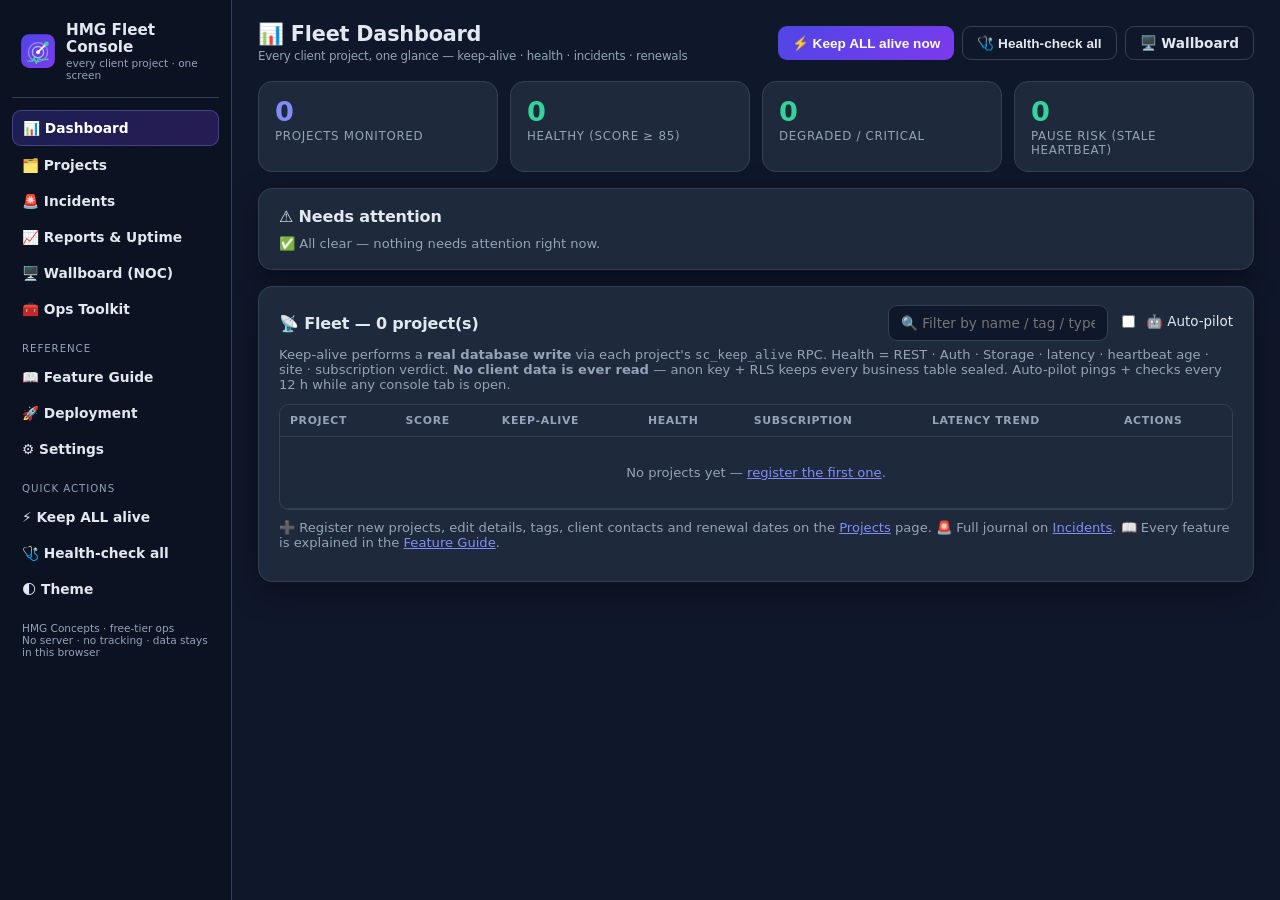
==== index.html @ a91294f5 "Add files via upload" ====
<!DOCTYPE html>
<html lang="en">
<head>
<meta charset="utf-8">
<meta name="viewport" content="width=device-width,initial-scale=1">
<title>Dashboard — HMG Fleet Console</title>
<meta name="robots" content="noindex,nofollow">
<meta name="theme-color" content="#0f172a">
<link rel="icon" href="assets/img/logo.svg" type="image/svg+xml">
<link rel="manifest" href="manifest.json">
<link rel="stylesheet" href="assets/css/fleet.css">
<script src="assets/js/store.js"></script>
<script src="assets/js/shell.js"></script>
<script src="assets/js/fleet.js"></script>
</head>
<body>
<div class="shell">
  <aside class="nav"></aside>
  <main class="page">
    <div class="topbar">
      <h1>📊 Fleet Dashboard<small>Every client project, one glance — keep-alive · health · incidents · renewals</small></h1>
      <div class="actions" style="display:flex;gap:8px;flex-wrap:wrap">
        <button class="btn btn-sm" id="nav-burger">☰ Menu</button>
        <button class="btn btn-primary" onclick="Fleet.pingAll()">⚡ Keep ALL alive now</button>
        <button class="btn" onclick="Fleet.checkAll()">🩺 Health-check all</button>
        <a class="btn" href="board.html">🖥️ Wallboard</a>
      </div>
    </div>

    <div class="grid g4" id="kpis"></div>

    <div class="card" id="alerts-card" style="margin-top:16px">
      <h3>⚠️ Needs attention</h3>
      <div id="alerts"></div>
    </div>

    <div class="card">
      <div style="display:flex;justify-content:space-between;align-items:center;flex-wrap:wrap;gap:8px">
        <h3 style="margin:0">📡 Fleet — <span id="f-count">0</span> project(s)</h3>
        <div style="display:flex;gap:10px;align-items:center;flex-wrap:wrap">
          <input id="f-filter" placeholder="🔍 Filter by name / tag / type…" style="width:220px" oninput="Dash.render()">
          <label class="inline"><input type="checkbox" id="f-auto" onchange="Dash.autoChanged()"> 🤖 Auto-pilot</label>
        </div>
      </div>
      <p class="mut" style="margin:6px 0 12px">Keep-alive performs a <b>real database write</b> via each project's <code>sc_keep_alive</code> RPC. Health = REST · Auth · Storage · latency · heartbeat age · site · subscription verdict. <b>No client data is ever read</b> — anon key + RLS keeps every business table sealed. Auto-pilot pings + checks every <span id="ap-h">12</span> h while any console tab is open.</p>
      <div class="tbl-wrap"><table>
        <thead><tr><th>Project</th><th>Score</th><th>Keep-alive</th><th>Health</th><th>Subscription</th><th>Latency trend</th><th>Actions</th></tr></thead>
        <tbody id="f-rows"></tbody>
      </table></div>
      <p class="mut" style="margin-top:10px">➕ Register new projects, edit details, tags, client contacts and renewal dates on the <a href="projects.html">Projects</a> page. 🚨 Full journal on <a href="incidents.html">Incidents</a>. 📖 Every feature is explained in the <a href="guide.html">Feature Guide</a>.</p>
    </div>
  </main>
</div>

<script>
'use strict';
const Dash = {
  autoChanged(){
    const on = document.getElementById('f-auto').checked;
    Store.saveSettings({ autoPilot: on });
    Shell.startAutoPilot();
    if(on){
      Shell.toast('🤖 Auto-pilot ON — pings + checks every ' + Store.settings().autoHours + ' h while any console tab stays open. Pair with cron-job.org / GitHub Actions for closed-tab coverage.', 'ok');
      Fleet.pingAll(true);
    }else Shell.toast('Auto-pilot off. External cron layers (cron-job.org / GitHub Actions) still run if configured.');
  },
  kpis(){
    const s = Fleet.fleetSummary();
    const k = (n, l, kind) => '<div class="kpi k-' + kind + '"><div class="n">' + n + '</div><div class="l">' + l + '</div></div>';
    document.getElementById('kpis').innerHTML =
      k(s.total, 'Projects monitored', 'brand') +
      k(s.ok, 'Healthy (score ≥ 85)', 'ok') +
      k(s.warn + s.bad, 'Degraded / critical', (s.warn + s.bad) ? 'bad' : 'ok') +
      k(s.pauseRisk, 'Pause risk (stale heartbeat)', s.pauseRisk ? 'bad' : 'ok');
  },
  alerts(){
    const st = Store.settings();
    const rows = [];
    Store.projects().forEach(p => {
      if(p.paused){ rows.push('<div>⏸️ <b>' + Fleet.esc(p.name) + '</b> — monitoring paused. ' + '<button class="btn btn-sm" onclick="Fleet.togglePause(\'' + p.id + '\')">Resume</button></div>'); return; }
      const hb = Fleet.heartbeatDays(p);
      if(hb != null && hb >= st.dangerHeartbeatDays) rows.push('<div>🚨 <b>' + Fleet.esc(p.name) + '</b> — heartbeat ' + hb.toFixed(1) + ' days old (Supabase pauses at 7). <button class="btn btn-sm btn-ok" onclick="Fleet.ping(\'' + p.id + '\')">⚡ Ping now</button></div>');
      else if(hb != null && hb >= st.warnHeartbeatDays) rows.push('<div>⚠️ <b>' + Fleet.esc(p.name) + '</b> — heartbeat ' + hb.toFixed(1) + ' days old. <button class="btn btn-sm btn-ok" onclick="Fleet.ping(\'' + p.id + '\')">⚡ Ping now</button></div>');
      const s = p.status || {};
      if(s.rest && s.rest !== 'ok') rows.push('<div>🔴 <b>' + Fleet.esc(p.name) + '</b> — database API ' + s.rest + '. <button class="btn btn-sm" onclick="Fleet.check(\'' + p.id + '\')">🩺 Re-check</button></div>');
      if(s.auth && s.auth !== 'ok') rows.push('<div>🔴 <b>' + Fleet.esc(p.name) + '</b> — Auth service ' + s.auth + ' (sign-ins failing).</div>');
      if(p.site && s.site === 'down') rows.push('<div>🔴 <b>' + Fleet.esc(p.name) + '</b> — live site unreachable: <span class="mono">' + Fleet.esc(p.site) + '</span></div>');
      const L = String(s.license || '').toLowerCase();
      if(['expired','suspended'].includes(L)) rows.push('<div>🔒 <b>' + Fleet.esc(p.name) + '</b> — subscription ' + L + ' (data stays alive; follow up on renewal).' + (p.client && p.client.phone ? ' <span class="mono">' + Fleet.esc(p.client.phone) + '</span>' : '') + '</div>');
      const rd = Fleet.renewalDays(p);
      if(rd != null && rd < 0) rows.push('<div>📅 <b>' + Fleet.esc(p.name) + '</b> — renewal date passed ' + (-rd) + ' day(s) ago.</div>');
      else if(rd != null && rd <= st.renewalWarnDays) rows.push('<div>📅 <b>' + Fleet.esc(p.name) + '</b> — renewal due in ' + rd + ' day(s)' + (p.feeNote ? ' · ' + Fleet.esc(p.feeNote) : '') + '.</div>');
      if(s.ping === 'no-rpc') rows.push('<div>🔧 <b>' + Fleet.esc(p.name) + '</b> — keep-alive RPC missing. Run the SQL from <a href="tools.html">Ops Toolkit</a> once in that project.</div>');
    });
    const open = Store.incidents().filter(i => !i.resolved && i.sev === 'bad').length;
    if(open) rows.unshift('<div>🚨 <b>' + open + ' unresolved incident(s)</b> in the journal. <a href="incidents.html">Review →</a></div>');
    document.getElementById('alerts').innerHTML = rows.length
      ? rows.map(r => '<div style="padding:7px 0;border-bottom:1px solid var(--line)">' + r + '</div>').join('')
      : '<p class="mut" style="margin:0">✅ All clear — nothing needs attention right now.</p>';
  },
  render(){
    this.kpis(); this.alerts();
    const filter = (document.getElementById('f-filter').value || '').toLowerCase();
    const list = Store.projects().filter(p => !filter ||
      (p.name + ' ' + (p.tags || []).join(' ') + ' ' + Fleet.typeLabel(p.type) + ' ' + (p.env || '')).toLowerCase().includes(filter));
    document.getElementById('f-count').textContent = Store.projects().length;
    const tb = document.getElementById('f-rows');
    if(!list.length){
      tb.innerHTML = '<tr><td colspan="7" class="mut" style="text-align:center;padding:28px">' +
        (Store.projects().length ? 'No project matches that filter.' : 'No projects yet — <a href="projects.html">register the first one</a>.') + '</td></tr>';
      return;
    }
    tb.innerHTML = list.map(p => {
      const score = Fleet.score(p);
      const rd = Fleet.renewalDays(p);
      return '<tr' + (p.paused ? ' style="opacity:.55"' : '') + '>' +
        '<td><b>' + Fleet.esc(p.name) + '</b> ' + (p.paused ? Fleet.pill('⏸ paused', 'mut') : '') +
          '<div class="mono">' + Fleet.esc(p.url) + '</div>' +
          '<div>' + Fleet.pill(Fleet.typeLabel(p.type), 'mut') + ' ' + (p.env !== 'production' ? Fleet.pill(Fleet.esc(p.env), 'brand') : '') +
          (p.tags || []).map(t => '<span class="tag">' + Fleet.esc(t) + '</span>').join('') + '</div>' +
          (rd != null ? '<div class="mut">📅 renewal ' + (rd >= 0 ? 'in ' + rd + 'd' : (-rd) + 'd overdue') + '</div>' : '') + '</td>' +
        '<td>' + (score == null ? Fleet.pill('—', 'mut') : Fleet.pill(score + '/100', Fleet.scoreKind(score))) + '</td>' +
        '<td>' + Fleet.kaCell(p) + '</td>' +
        '<td>' + Fleet.healthCells(p) + (p.lastCheck ? '<div class="mut">checked ' + Fleet.age(p.lastCheck) + '</div>' : '') + '</td>' +
        '<td>' + Fleet.licenseCell(p) + '</td>' +
        '<td>' + Fleet.sparkline(p.id) + '</td>' +
        '<td style="white-space:nowrap">' +
          '<button class="btn btn-sm btn-ok" onclick="Fleet.ping(\'' + p.id + '\')" title="Real DB write via sc_keep_alive">⚡</button> ' +
          '<button class="btn btn-sm" onclick="Fleet.check(\'' + p.id + '\')" title="Health check">🩺</button> ' +
          '<button class="btn btn-sm" onclick="Shell.copy(Fleet.kaUrl(Store.project(\'' + p.id + '\')),\'Keep-alive URL copied — add it to cron-job.org (POST, every 3 days) for hands-off coverage.\')" title="Copy keep-alive URL">📋</button> ' +
          '<a class="btn btn-sm" href="projects.html#' + p.id + '" title="Open project detail">✏️</a>' +
        '</td></tr>';
    }).join('');
  }
};
document.addEventListener('DOMContentLoaded', () => Shell.init({ ready(){
  document.getElementById('f-auto').checked = !!Store.settings().autoPilot;
  document.getElementById('ap-h').textContent = Store.settings().autoHours;
  Dash.render();
  document.addEventListener('fleet:changed', () => Dash.render());
}}));
</script>
</body>
</html>
---- assets/css/fleet.css ----
/* =============================================================================
   HMG FLEET CONSOLE — shared stylesheet (V1.0)
   Standalone multi-page operations platform by HMG Concepts.
   No CDNs, no external fonts — fully self-contained so the console works from
   file://, GitHub Pages, Vercel, or completely offline as an installed PWA.
   ============================================================================= */
:root{
  --bg:#0f172a;--bg2:#0b1222;--card:#1e293b;--line:#334155;--txt:#e2e8f0;--mut:#94a3b8;
  --ok:#34d399;--warn:#fbbf24;--bad:#f87171;--brand:#818cf8;--brand2:#7c3aed;
  --shadow:0 10px 30px rgba(0,0,0,.35);
}
html[data-theme="light"]{
  --bg:#f1f5f9;--bg2:#e2e8f0;--card:#ffffff;--line:#cbd5e1;--txt:#0f172a;--mut:#64748b;
  --ok:#059669;--warn:#b45309;--bad:#dc2626;--brand:#4f46e5;--brand2:#7c3aed;
  --shadow:0 10px 30px rgba(15,23,42,.08);
}
*{box-sizing:border-box}
body{margin:0;font-family:system-ui,-apple-system,'Segoe UI',Roboto,sans-serif;background:var(--bg);color:var(--txt);min-height:100vh}
a{color:var(--brand)}
h1,h2,h3{letter-spacing:-.01em}
code,.mono{font-family:ui-monospace,Menlo,Consolas,monospace;font-size:.78rem;word-break:break-all}
.mut{color:var(--mut);font-size:.82rem}

/* ---------- app shell ---------- */
.shell{display:flex;min-height:100vh}
aside.nav{width:232px;flex:0 0 232px;background:var(--bg2);border-right:1px solid var(--line);padding:18px 12px;position:sticky;top:0;height:100vh;overflow:auto}
.nav .brand{display:flex;align-items:center;gap:10px;padding:4px 8px 16px;border-bottom:1px solid var(--line);margin-bottom:12px}
.nav .brand img{width:36px;height:36px}
.nav .brand b{font-size:.95rem;line-height:1.15;display:block}
.nav .brand small{color:var(--mut);font-size:.66rem;display:block}
.nav a.item{display:flex;align-items:center;gap:9px;padding:9px 10px;border-radius:9px;color:var(--txt);text-decoration:none;font-size:.86rem;font-weight:600;margin-bottom:2px}
.nav a.item:hover{background:rgba(129,140,248,.1)}
.nav a.item.active{background:linear-gradient(135deg,rgba(79,70,229,.25),rgba(124,58,237,.25));color:#fff;border:1px solid rgba(129,140,248,.35)}
html[data-theme="light"] .nav a.item.active{color:var(--brand)}
.nav .sect{font-size:.64rem;text-transform:uppercase;letter-spacing:.09em;color:var(--mut);padding:14px 10px 6px}
main.page{flex:1;min-width:0;padding:22px 26px 70px;max-width:1280px}
.topbar{display:flex;justify-content:space-between;align-items:center;gap:12px;flex-wrap:wrap;margin-bottom:18px}
.topbar h1{margin:0;font-size:1.3rem}
.topbar h1 small{display:block;font-size:.74rem;color:var(--mut);font-weight:400;margin-top:3px}
#nav-burger{display:none}
@media(max-width:860px){
  .shell{flex-direction:column}
  aside.nav{width:100%;flex:none;height:auto;position:relative;display:none}
  aside.nav.open{display:block}
  #nav-burger{display:inline-flex}
}

/* ---------- cards / grid ---------- */
.card{background:var(--card);border:1px solid var(--line);border-radius:14px;padding:18px 20px;margin-bottom:16px;box-shadow:var(--shadow)}
.card h3{margin:0 0 10px;font-size:1rem}
.grid{display:grid;gap:12px}
.g2{grid-template-columns:1fr 1fr}.g3{grid-template-columns:1fr 1fr 1fr}.g4{grid-template-columns:repeat(4,1fr)}
@media(max-width:980px){.g4{grid-template-columns:1fr 1fr}}
@media(max-width:680px){.g2,.g3,.g4{grid-template-columns:1fr}}
.kpi{background:var(--card);border:1px solid var(--line);border-radius:14px;padding:14px 16px}
.kpi .n{font-size:1.7rem;font-weight:800}
.kpi .l{color:var(--mut);font-size:.74rem;text-transform:uppercase;letter-spacing:.06em;margin-top:2px}
.kpi.k-ok .n{color:var(--ok)}.kpi.k-warn .n{color:var(--warn)}.kpi.k-bad .n{color:var(--bad)}.kpi.k-brand .n{color:var(--brand)}

/* ---------- controls ---------- */
.btn{display:inline-flex;align-items:center;gap:6px;border:1px solid var(--line);background:var(--bg);color:var(--txt);border-radius:9px;padding:8px 14px;font-size:.85rem;font-weight:700;cursor:pointer;transition:.15s;text-decoration:none}
.btn:hover{border-color:var(--brand)}
.btn-primary{background:linear-gradient(135deg,#4f46e5,#7c3aed);border:0;color:#fff}
.btn-ok{border-color:var(--ok);color:var(--ok)}.btn-warn{border-color:var(--warn);color:var(--warn)}.btn-bad{border-color:var(--bad);color:var(--bad)}
.btn-sm{padding:5px 10px;font-size:.76rem;border-radius:7px}
.btn[disabled]{opacity:.5;cursor:not-allowed}
input,select,textarea{background:var(--bg);border:1px solid var(--line);color:var(--txt);border-radius:9px;padding:9px 12px;font-size:.85rem;width:100%;font-family:inherit}
textarea{min-height:90px;resize:vertical}
label{font-size:.7rem;text-transform:uppercase;letter-spacing:.06em;color:var(--mut);display:block;margin-bottom:4px;font-weight:700}
label.inline{display:flex;align-items:center;gap:8px;text-transform:none;font-size:.84rem;color:var(--txt);letter-spacing:0;font-weight:500}
label.inline input{width:auto}

/* ---------- tables ---------- */
.tbl-wrap{max-height:65vh;overflow:auto;border:1px solid var(--line);border-radius:10px}
table{width:100%;border-collapse:collapse;font-size:.84rem}
th{text-align:left;padding:9px 10px;color:var(--mut);font-size:.68rem;text-transform:uppercase;letter-spacing:.06em;border-bottom:1px solid var(--line);position:sticky;top:0;background:var(--card);z-index:2}
td{padding:10px;border-bottom:1px solid var(--line);vertical-align:top}
tr:hover td{background:rgba(129,140,248,.05)}

/* ---------- pills / badges ---------- */
.pill{display:inline-block;border-radius:999px;padding:2px 10px;font-size:.71rem;font-weight:800;white-space:nowrap}
.p-ok{background:rgba(52,211,153,.14);color:var(--ok)}
.p-warn{background:rgba(251,191,36,.16);color:var(--warn)}
.p-bad{background:rgba(248,113,113,.16);color:var(--bad)}
.p-mut{background:rgba(148,163,184,.16);color:var(--mut)}
.p-brand{background:rgba(129,140,248,.16);color:var(--brand)}
.dot{display:inline-block;width:10px;height:10px;border-radius:50%;margin-right:6px;vertical-align:middle}
.d-ok{background:var(--ok)}.d-warn{background:var(--warn)}.d-bad{background:var(--bad)}.d-mut{background:var(--mut)}
.tag{display:inline-block;background:rgba(129,140,248,.12);color:var(--brand);border-radius:6px;padding:1px 7px;font-size:.68rem;font-weight:700;margin:1px 3px 1px 0}

/* ---------- toast ---------- */
#toast{position:fixed;right:18px;top:18px;z-index:999;display:flex;flex-direction:column;gap:8px}
.tst{background:var(--card);border:1px solid var(--line);border-left:4px solid var(--brand);border-radius:10px;padding:10px 14px;font-size:.84rem;max-width:380px;animation:tin .2s;box-shadow:var(--shadow)}
.tst.ok{border-left-color:var(--ok)}.tst.bad{border-left-color:var(--bad)}.tst.warn{border-left-color:var(--warn)}
@keyframes tin{from{transform:translateX(30px);opacity:0}}

/* ---------- misc ---------- */
details summary{cursor:pointer;color:var(--brand);font-size:.84rem;font-weight:700;padding:4px 0}
pre.snippet{background:var(--bg);border:1px solid var(--line);border-radius:10px;padding:12px;overflow:auto;font-size:.76rem;line-height:1.5;font-family:ui-monospace,Menlo,Consolas,monospace}
.spark{vertical-align:middle}
.copyable{cursor:pointer;border-bottom:1px dashed var(--mut)}
.doc h2{margin-top:34px;border-bottom:1px solid var(--line);padding-bottom:8px}
.doc h3{margin-top:24px}
.doc p,.doc li{line-height:1.65;font-size:.92rem}
.doc .why{background:rgba(129,140,248,.08);border-left:3px solid var(--brand);border-radius:0 10px 10px 0;padding:10px 14px;margin:10px 0;font-size:.86rem}
.step{display:flex;gap:14px;margin:14px 0}
.step .num{flex:0 0 34px;height:34px;border-radius:50%;background:linear-gradient(135deg,#4f46e5,#7c3aed);color:#fff;display:flex;align-items:center;justify-content:center;font-weight:800}
.step .body{flex:1;min-width:0}
.step .body b{display:block;margin-bottom:4px}

/* ---------- lock overlay ---------- */
#lockveil{position:fixed;inset:0;background:var(--bg);z-index:9999;display:flex;align-items:center;justify-content:center;flex-direction:column;gap:14px}
#lockveil .card{max-width:360px;width:92%;text-align:center}

/* ---------- board (wallboard) ---------- */
body.board{padding:20px}
.board-grid{display:grid;grid-template-columns:repeat(auto-fill,minmax(280px,1fr));gap:14px}
.board-tile{border-radius:16px;padding:18px;border:2px solid var(--line);background:var(--card)}
.board-tile.s-ok{border-color:var(--ok)}.board-tile.s-warn{border-color:var(--warn)}.board-tile.s-bad{border-color:var(--bad);animation:pulse 1.6s infinite}
@keyframes pulse{0%,100%{box-shadow:0 0 0 0 rgba(248,113,113,.35)}50%{box-shadow:0 0 0 12px rgba(248,113,113,0)}}
.board-tile h2{margin:0 0 6px;font-size:1.05rem}

/* ---------- print (fleet report) ---------- */
@media print{
  aside.nav,.topbar .actions,#toast,.no-print,#nav-burger{display:none!important}
  body{background:#fff;color:#111}
  .card,.kpi{box-shadow:none;border-color:#bbb;background:#fff;color:#111}
  main.page{max-width:none;padding:0}
  .tbl-wrap{max-height:none;overflow:visible}
  th{position:static;background:#fff;color:#333}
}
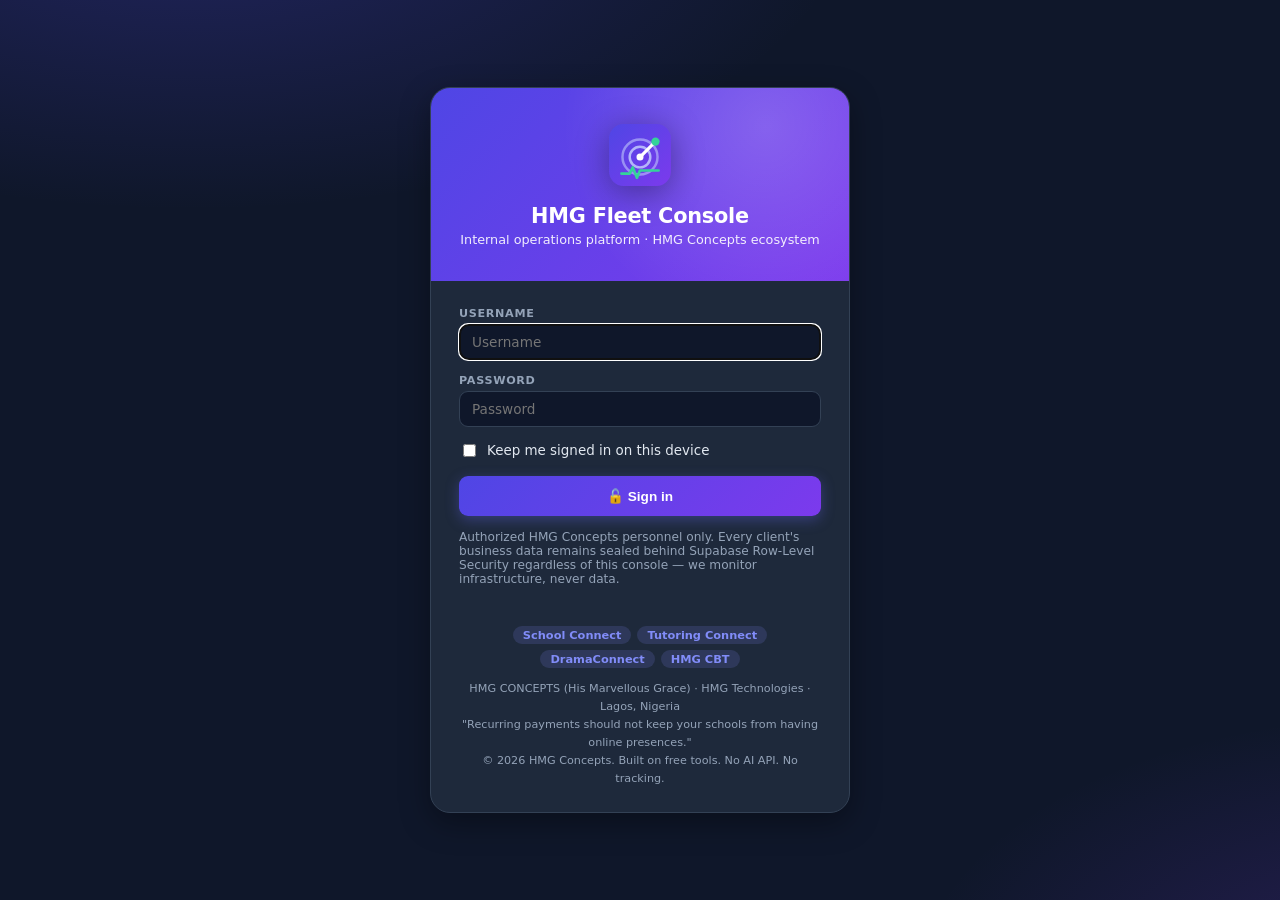
==== commit b3573754: "Add files via upload" ====
--- a/index.html
+++ b/index.html
@@ -9,9 +9,14 @@
 <link rel="icon" href="assets/img/logo.svg" type="image/svg+xml">
 <link rel="manifest" href="manifest.json">
 <link rel="stylesheet" href="assets/css/fleet.css">
+<script src="assets/js/auth-config.js"></script>
+<script src="assets/js/auth.js"></script>
+<script src="assets/js/brand.js"></script>
 <script src="assets/js/store.js"></script>
 <script src="assets/js/shell.js"></script>
 <script src="assets/js/fleet.js"></script>
+<script src="assets/js/bot.js"></script>
+<script src="assets/js/pwa-install.js"></script>
 </head>
 <body>
 <div class="shell">
@@ -128,7 +133,8 @@
           '<button class="btn btn-sm btn-ok" onclick="Fleet.ping(\'' + p.id + '\')" title="Real DB write via sc_keep_alive">⚡</button> ' +
           '<button class="btn btn-sm" onclick="Fleet.check(\'' + p.id + '\')" title="Health check">🩺</button> ' +
           '<button class="btn btn-sm" onclick="Shell.copy(Fleet.kaUrl(Store.project(\'' + p.id + '\')),\'Keep-alive URL copied — add it to cron-job.org (POST, every 3 days) for hands-off coverage.\')" title="Copy keep-alive URL">📋</button> ' +
-          '<a class="btn btn-sm" href="projects.html#' + p.id + '" title="Open project detail">✏️</a>' +
+          '<a class="btn btn-sm" href="projects.html#' + p.id + '" title="Open project detail">✏️</a> ' +
+          '<button class="btn btn-sm" onclick="Fleet.waEscalate(Store.project(\'' + p.id + '\'))" title="Send a prefilled situation report via WhatsApp (free click-to-chat)">💬</button>' +
         '</td></tr>';
     }).join('');
   }
@@ -138,6 +144,11 @@
   document.getElementById('ap-h').textContent = Store.settings().autoHours;
   Dash.render();
   document.addEventListener('fleet:changed', () => Dash.render());
+  // PWA app-shortcut: "Keep ALL alive now" opens index.html?action=pingall
+  if(new URLSearchParams(location.search).get('action') === 'pingall'){
+    history.replaceState(null, '', 'index.html');
+    Fleet.pingAll();
+  }
 }}));
 </script>
 </body>
--- a/assets/css/fleet.css
+++ b/assets/css/fleet.css
@@ -129,3 +129,74 @@
   .tbl-wrap{max-height:none;overflow:visible}
   th{position:static;background:#fff;color:#333}
 }
+
+/* =============================================================================
+   V1.1 — visual upgrade: ambient gradients, lifted cards, brand footer,
+   Fleet Bot widget, forced-install banner, page hero, scrollbars.
+   ============================================================================= */
+body{background-image:radial-gradient(1100px 460px at 12% -8%, rgba(79,70,229,.16), transparent 60%),radial-gradient(900px 480px at 108% 108%, rgba(124,58,237,.12), transparent 55%);background-attachment:fixed}
+html[data-theme="light"] body{background-image:radial-gradient(1100px 460px at 12% -8%, rgba(79,70,229,.08), transparent 60%),radial-gradient(900px 480px at 108% 108%, rgba(124,58,237,.06), transparent 55%)}
+::-webkit-scrollbar{width:10px;height:10px}
+::-webkit-scrollbar-thumb{background:var(--line);border-radius:8px}
+::-webkit-scrollbar-thumb:hover{background:var(--brand)}
+.card{transition:border-color .2s, transform .2s}
+.card:hover{border-color:rgba(129,140,248,.45)}
+.kpi{transition:transform .2s, border-color .2s;position:relative;overflow:hidden}
+.kpi:hover{transform:translateY(-2px);border-color:rgba(129,140,248,.5)}
+.kpi::after{content:'';position:absolute;inset:0;background:linear-gradient(135deg,rgba(129,140,248,.06),transparent 60%);pointer-events:none}
+.topbar h1{background:linear-gradient(90deg,var(--txt),var(--brand));-webkit-background-clip:text;background-clip:text}
+.nav .brand img{filter:drop-shadow(0 4px 10px rgba(79,70,229,.45))}
+.btn-primary{box-shadow:0 4px 14px rgba(99,102,241,.35)}
+.btn-primary:hover{box-shadow:0 6px 20px rgba(99,102,241,.5);transform:translateY(-1px)}
+
+/* ---------- brand footer (injected by shell.js on every page) ---------- */
+.site-foot{margin-top:34px;border-top:1px solid var(--line);padding:22px 0 10px;font-size:.78rem;color:var(--mut)}
+.site-foot .foot-grid{display:grid;grid-template-columns:1.4fr 1fr 1fr;gap:18px}
+@media(max-width:800px){.site-foot .foot-grid{grid-template-columns:1fr}}
+.site-foot a{color:var(--brand);text-decoration:none}
+.site-foot a:hover{text-decoration:underline}
+.site-foot b{color:var(--txt)}
+.site-foot .foot-line{margin-top:16px;padding-top:12px;border-top:1px dashed var(--line);text-align:center;font-size:.72rem}
+
+/* ---------- Fleet Bot ---------- */
+#fleetbot-btn{position:fixed;bottom:20px;right:20px;z-index:9998;background:linear-gradient(135deg,#4f46e5,#7c3aed);color:#fff;border:0;border-radius:999px;padding:13px 20px;font-size:.9rem;font-weight:800;cursor:pointer;box-shadow:0 6px 22px rgba(99,102,241,.5);display:flex;align-items:center;gap:8px;transition:.2s}
+#fleetbot-btn:hover{transform:translateY(-2px);box-shadow:0 10px 28px rgba(99,102,241,.6)}
+#fleetbot-win{position:fixed;bottom:84px;right:20px;z-index:9999;width:390px;max-width:calc(100vw - 32px);height:540px;max-height:calc(100vh - 120px);background:var(--card);border:1px solid var(--line);border-radius:18px;box-shadow:0 20px 60px rgba(0,0,0,.5);display:none;flex-direction:column;overflow:hidden;animation:botin .25s ease}
+@keyframes botin{from{transform:translateY(18px);opacity:0}}
+#fleetbot-head{background:linear-gradient(135deg,#4f46e5,#7c3aed);color:#fff;padding:14px 16px;display:flex;justify-content:space-between;align-items:center}
+#fleetbot-head b{font-size:.95rem}
+#fleetbot-head small{display:block;font-size:.68rem;opacity:.85;font-weight:400}
+#fleetbot-close{background:rgba(255,255,255,.15);border:0;color:#fff;border-radius:8px;width:30px;height:30px;cursor:pointer;font-size:1rem}
+#fleetbot-msgs{flex:1;overflow:auto;padding:14px;display:flex;flex-direction:column;gap:10px}
+.fb-msg{max-width:88%;padding:10px 13px;border-radius:14px;font-size:.83rem;line-height:1.55;white-space:pre-wrap;word-break:break-word}
+.fb-bot{background:var(--bg);border:1px solid var(--line);align-self:flex-start;border-bottom-left-radius:4px}
+.fb-user{background:linear-gradient(135deg,#4f46e5,#7c3aed);color:#fff;align-self:flex-end;border-bottom-right-radius:4px}
+.fb-msg b{color:var(--brand)}.fb-user b{color:#fff}
+#fleetbot-chips{padding:8px 12px;display:flex;gap:6px;flex-wrap:wrap;border-top:1px solid var(--line)}
+.fb-chip{background:rgba(129,140,248,.12);color:var(--brand);border:1px solid rgba(129,140,248,.3);border-radius:999px;padding:4px 11px;font-size:.72rem;font-weight:700;cursor:pointer}
+.fb-chip:hover{background:rgba(129,140,248,.22)}
+#fleetbot-inrow{display:flex;gap:8px;padding:10px 12px;border-top:1px solid var(--line)}
+#fleetbot-input{flex:1}
+@media(max-width:520px){#fleetbot-win{right:8px;bottom:76px}}
+
+/* ---------- forced install banner ---------- */
+#pwa-banner{position:fixed;left:50%;transform:translateX(-50%) translateY(140%);bottom:16px;z-index:9997;width:min(560px,calc(100vw - 24px));background:linear-gradient(135deg,#1e293b,#312e81);border:1px solid rgba(129,140,248,.5);border-radius:16px;padding:14px 18px;display:flex;gap:14px;align-items:center;box-shadow:0 16px 50px rgba(0,0,0,.55);transition:transform .35s ease;color:#e2e8f0}
+#pwa-banner.show{transform:translateX(-50%) translateY(0)}
+#pwa-banner img{width:44px;height:44px;flex:0 0 44px}
+#pwa-banner .t{flex:1;min-width:0}
+#pwa-banner .t b{display:block;font-size:.92rem}
+#pwa-banner .t span{font-size:.76rem;color:#c7d2fe}
+html[data-theme="light"] #pwa-banner{color:#e2e8f0}
+
+/* ---------- doc TOC ---------- */
+.toc{background:var(--bg);border:1px solid var(--line);border-radius:12px;padding:14px 18px;margin-bottom:18px;column-count:2;column-gap:26px}
+@media(max-width:700px){.toc{column-count:1}}
+.toc a{display:block;padding:3px 0;font-size:.84rem;text-decoration:none}
+.toc a:hover{text-decoration:underline}
+.doc h2{scroll-margin-top:20px}
+.doc h3{scroll-margin-top:20px}
+kbd{background:var(--bg);border:1px solid var(--line);border-bottom-width:2px;border-radius:6px;padding:1px 7px;font-size:.78rem;font-family:ui-monospace,Menlo,Consolas,monospace}
+.callout{border:1px solid var(--line);border-radius:12px;padding:12px 16px;margin:12px 0;font-size:.87rem;line-height:1.6}
+.callout.ok{border-color:rgba(52,211,153,.4);background:rgba(52,211,153,.07)}
+.callout.warn{border-color:rgba(251,191,36,.4);background:rgba(251,191,36,.07)}
+.callout.info{border-color:rgba(129,140,248,.4);background:rgba(129,140,248,.07)}
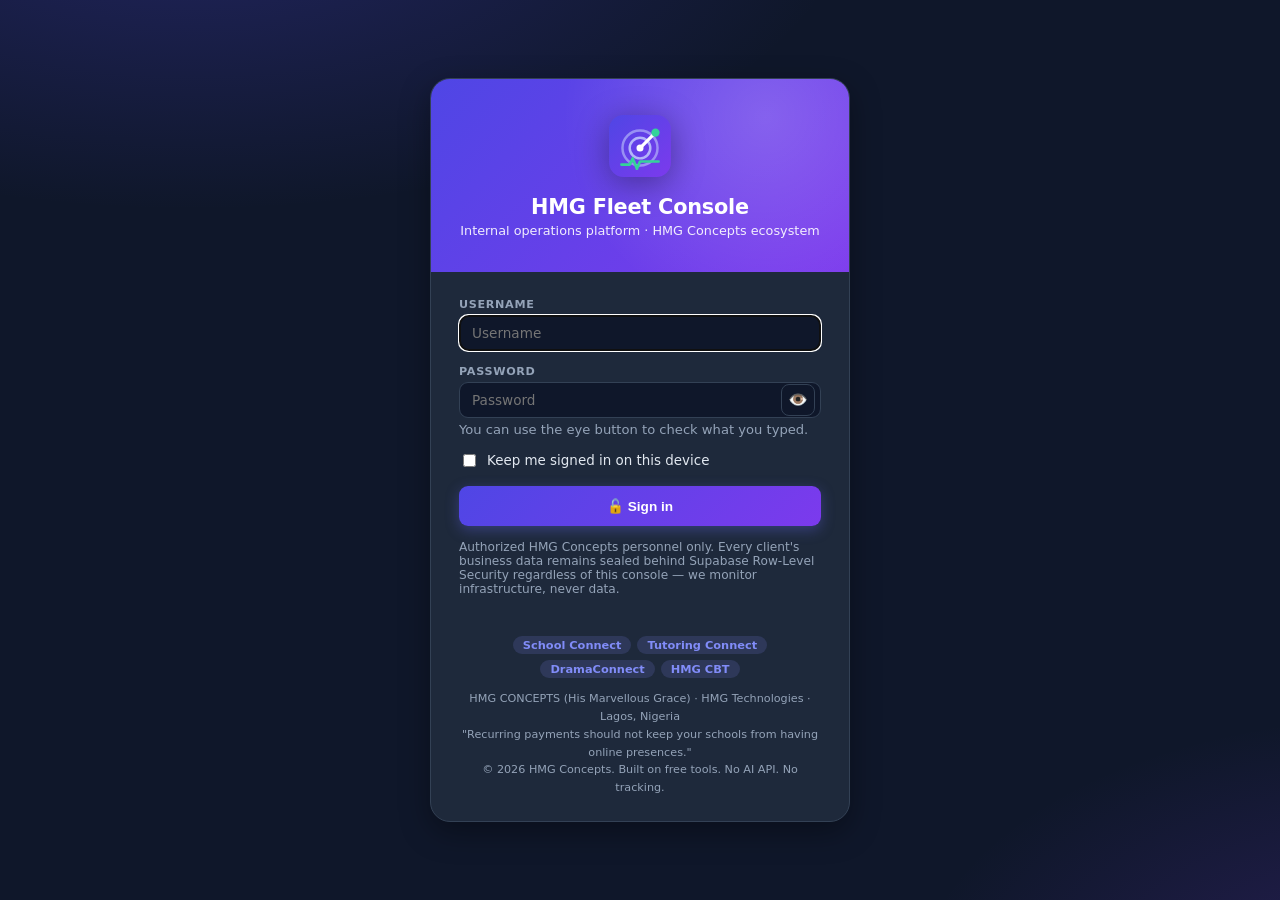
==== commit 99e32e16: "Add files via upload" ====
--- a/index.html
+++ b/index.html
@@ -17,42 +17,59 @@
 <script src="assets/js/fleet.js"></script>
 <script src="assets/js/bot.js"></script>
 <script src="assets/js/pwa-install.js"></script>
+<script src="assets/js/sync.js"></script>
+<script src="assets/js/gdrive-config.js"></script>
+<script src="assets/js/gdrive.js"></script>
 </head>
 <body>
 <div class="shell">
   <aside class="nav"></aside>
   <main class="page">
     <div class="topbar">
-      <h1>📊 Fleet Dashboard<small>Every client project, one glance — keep-alive · health · incidents · renewals</small></h1>
+      <h1>📊 Fleet Dashboard<small>Every client project, one glance — keep-alive · health · billing · incidents · renewals</small></h1>
       <div class="actions" style="display:flex;gap:8px;flex-wrap:wrap">
         <button class="btn btn-sm" id="nav-burger">☰ Menu</button>
         <button class="btn btn-primary" onclick="Fleet.pingAll()">⚡ Keep ALL alive now</button>
         <button class="btn" onclick="Fleet.checkAll()">🩺 Health-check all</button>
+        <button class="btn" onclick="Fleet.checkDeployAll()">🚀 Detect deploys</button>
         <a class="btn" href="board.html">🖥️ Wallboard</a>
+        <a class="btn" href="compare.html">⚖️ Compare</a>
       </div>
     </div>
 
     <div class="grid g4" id="kpis"></div>
+    <div class="grid g4" id="kpis2" style="margin-top:12px"></div>
 
     <div class="card" id="alerts-card" style="margin-top:16px">
       <h3>⚠️ Needs attention</h3>
       <div id="alerts"></div>
     </div>
 
+    <div class="card" id="subs-card">
+      <h3>💳 Subscription watch — only subscription clients (one-time clients never expire)</h3>
+      <p class="mut" style="margin:0 0 10px">Live server-computed verdicts via <code>sc_license_status</code> RPC (client cannot fake or bypass) plus your renewal dates. One-time / lifetime clients are excluded — they own forever. Expired subscription clients stay pause-proof: keep-alive layers keep running while they decide, renewal is one signed activation key away.</p>
+      <div class="tbl-wrap"><table>
+        <thead><tr><th>Client</th><th>Verdict (server)</th><th>Renewal date</th><th>Contact</th><th>Actions</th></tr></thead>
+        <tbody id="subs-rows"></tbody>
+      </table></div>
+    </div>
+
     <div class="card">
       <div style="display:flex;justify-content:space-between;align-items:center;flex-wrap:wrap;gap:8px">
         <h3 style="margin:0">📡 Fleet — <span id="f-count">0</span> project(s)</h3>
-        <div style="display:flex;gap:10px;align-items:center;flex-wrap:wrap">
-          <input id="f-filter" placeholder="🔍 Filter by name / tag / type…" style="width:220px" oninput="Dash.render()">
+        <div style="display:flex;gap:8px;align-items:center;flex-wrap:wrap">
+          <select id="f-group" onchange="Dash.render()" style="width:auto"><option value="">All groups</option></select>
+          <select id="f-billing" onchange="Dash.render()" style="width:auto"><option value="">All billing</option><option value="onetime">💎 One-time</option><option value="subscription">🔁 Subscription</option></select>
+          <input id="f-filter" placeholder="🔍 Filter by name / tag / group / type…" style="width:220px" oninput="Dash.render()">
           <label class="inline"><input type="checkbox" id="f-auto" onchange="Dash.autoChanged()"> 🤖 Auto-pilot</label>
         </div>
       </div>
-      <p class="mut" style="margin:6px 0 12px">Keep-alive performs a <b>real database write</b> via each project's <code>sc_keep_alive</code> RPC. Health = REST · Auth · Storage · latency · heartbeat age · site · subscription verdict. <b>No client data is ever read</b> — anon key + RLS keeps every business table sealed. Auto-pilot pings + checks every <span id="ap-h">12</span> h while any console tab is open.</p>
+      <p class="mut" style="margin:6px 0 12px">Keep-alive = <b>real database write</b> via <code>sc_keep_alive</code> RPC. Health = REST · Auth · Storage · latency · heartbeat · site · subscription verdict. <b>No client data ever read</b> — anon key + RLS seals every business table. Billing = 💎 one-time (no renewal needed) vs 🔁 subscription (renewal tracked). Auto-pilot pings + checks every <span id="ap-h">12</span>h while any tab is open.</p>
       <div class="tbl-wrap"><table>
-        <thead><tr><th>Project</th><th>Score</th><th>Keep-alive</th><th>Health</th><th>Subscription</th><th>Latency trend</th><th>Actions</th></tr></thead>
+        <thead><tr><th>Project</th><th>Score / SLO</th><th>Keep-alive / Key</th><th>Health</th><th>Billing / License</th><th>Latency trend</th><th>Actions</th></tr></thead>
         <tbody id="f-rows"></tbody>
       </table></div>
-      <p class="mut" style="margin-top:10px">➕ Register new projects, edit details, tags, client contacts and renewal dates on the <a href="projects.html">Projects</a> page. 🚨 Full journal on <a href="incidents.html">Incidents</a>. 📖 Every feature is explained in the <a href="guide.html">Feature Guide</a>.</p>
+      <p class="mut" style="margin-top:10px">➕ Register new projects on <a href="projects.html">Projects</a> (choose one-time vs subscription — renewal date only shows for subscription). 🚨 Journal on <a href="incidents.html">Incidents</a>. 📖 Every feature in <a href="guide.html">Feature Guide</a>.</p>
     </div>
   </main>
 </div>
@@ -65,49 +82,99 @@
     Store.saveSettings({ autoPilot: on });
     Shell.startAutoPilot();
     if(on){
-      Shell.toast('🤖 Auto-pilot ON — pings + checks every ' + Store.settings().autoHours + ' h while any console tab stays open. Pair with cron-job.org / GitHub Actions for closed-tab coverage.', 'ok');
+      Shell.toast('🤖 Auto-pilot ON — every ' + Store.settings().autoHours + 'h while any tab open. Pair with cron-job.org / GitHub Actions for closed-tab coverage.', 'ok');
       Fleet.pingAll(true);
-    }else Shell.toast('Auto-pilot off. External cron layers (cron-job.org / GitHub Actions) still run if configured.');
+    }else Shell.toast('Auto-pilot off. External crons still run if configured.');
+  },
+  fillGroups(){
+    const groups = [...new Set(Store.projects().map(p => p.group).filter(Boolean))].sort();
+    document.getElementById('f-group').innerHTML = '<option value="">All groups</option>' + groups.map(g => '<option value="' + Fleet.esc(g) + '">' + Fleet.esc(g) + '</option>').join('');
   },
   kpis(){
     const s = Fleet.fleetSummary();
     const k = (n, l, kind) => '<div class="kpi k-' + kind + '"><div class="n">' + n + '</div><div class="l">' + l + '</div></div>';
     document.getElementById('kpis').innerHTML =
       k(s.total, 'Projects monitored', 'brand') +
-      k(s.ok, 'Healthy (score ≥ 85)', 'ok') +
+      k(s.ok, 'Healthy (≥85)', 'ok') +
       k(s.warn + s.bad, 'Degraded / critical', (s.warn + s.bad) ? 'bad' : 'ok') +
-      k(s.pauseRisk, 'Pause risk (stale heartbeat)', s.pauseRisk ? 'bad' : 'ok');
+      k(s.pauseRisk, 'Pause risk', s.pauseRisk ? 'bad' : 'ok');
+    document.getElementById('kpis2').innerHTML =
+      k(s.onetime, '💎 One-time / lifetime', 'ok') +
+      k(s.subscription, '🔁 Subscription', 'brand') +
+      k(s.keyRisk, '🔑 Key expiry ≤30d', s.keyRisk ? 'bad' : 'ok') +
+      k(s.revenue ? '₦' + Number(s.revenue).toLocaleString() : '—', 'Revenue (one-time tracked)', 'brand');
   },
   alerts(){
     const st = Store.settings();
     const rows = [];
     Store.projects().forEach(p => {
-      if(p.paused){ rows.push('<div>⏸️ <b>' + Fleet.esc(p.name) + '</b> — monitoring paused. ' + '<button class="btn btn-sm" onclick="Fleet.togglePause(\'' + p.id + '\')">Resume</button></div>'); return; }
+      if(p.paused){ rows.push('<div>⏸️ <b>' + Fleet.esc(p.name) + '</b> — paused. <button class="btn btn-sm" onclick="Fleet.togglePause(\'' + p.id + '\')">Resume</button></div>'); return; }
+      if(Fleet.inMaintenance(p)){ rows.push('<div>🔧 <b>' + Fleet.esc(p.name) + '</b> — under scheduled maintenance window (alarms suppressed, keep-alive continues).</div>'); return; }
       const hb = Fleet.heartbeatDays(p);
-      if(hb != null && hb >= st.dangerHeartbeatDays) rows.push('<div>🚨 <b>' + Fleet.esc(p.name) + '</b> — heartbeat ' + hb.toFixed(1) + ' days old (Supabase pauses at 7). <button class="btn btn-sm btn-ok" onclick="Fleet.ping(\'' + p.id + '\')">⚡ Ping now</button></div>');
-      else if(hb != null && hb >= st.warnHeartbeatDays) rows.push('<div>⚠️ <b>' + Fleet.esc(p.name) + '</b> — heartbeat ' + hb.toFixed(1) + ' days old. <button class="btn btn-sm btn-ok" onclick="Fleet.ping(\'' + p.id + '\')">⚡ Ping now</button></div>');
+      if(hb != null && hb >= st.dangerHeartbeatDays) rows.push('<div>🚨 <b>' + Fleet.esc(p.name) + '</b> — heartbeat ' + hb.toFixed(1) + 'd (pauses at 7). <button class="btn btn-sm btn-ok" onclick="Fleet.ping(\'' + p.id + '\')">⚡ Ping now</button></div>');
+      else if(hb != null && hb >= st.warnHeartbeatDays) rows.push('<div>⚠️ <b>' + Fleet.esc(p.name) + '</b> — heartbeat ' + hb.toFixed(1) + 'd. <button class="btn btn-sm btn-ok" onclick="Fleet.ping(\'' + p.id + '\')">⚡ Ping now</button></div>');
       const s = p.status || {};
-      if(s.rest && s.rest !== 'ok') rows.push('<div>🔴 <b>' + Fleet.esc(p.name) + '</b> — database API ' + s.rest + '. <button class="btn btn-sm" onclick="Fleet.check(\'' + p.id + '\')">🩺 Re-check</button></div>');
-      if(s.auth && s.auth !== 'ok') rows.push('<div>🔴 <b>' + Fleet.esc(p.name) + '</b> — Auth service ' + s.auth + ' (sign-ins failing).</div>');
-      if(p.site && s.site === 'down') rows.push('<div>🔴 <b>' + Fleet.esc(p.name) + '</b> — live site unreachable: <span class="mono">' + Fleet.esc(p.site) + '</span></div>');
-      const L = String(s.license || '').toLowerCase();
-      if(['expired','suspended'].includes(L)) rows.push('<div>🔒 <b>' + Fleet.esc(p.name) + '</b> — subscription ' + L + ' (data stays alive; follow up on renewal).' + (p.client && p.client.phone ? ' <span class="mono">' + Fleet.esc(p.client.phone) + '</span>' : '') + '</div>');
-      const rd = Fleet.renewalDays(p);
-      if(rd != null && rd < 0) rows.push('<div>📅 <b>' + Fleet.esc(p.name) + '</b> — renewal date passed ' + (-rd) + ' day(s) ago.</div>');
-      else if(rd != null && rd <= st.renewalWarnDays) rows.push('<div>📅 <b>' + Fleet.esc(p.name) + '</b> — renewal due in ' + rd + ' day(s)' + (p.feeNote ? ' · ' + Fleet.esc(p.feeNote) : '') + '.</div>');
-      if(s.ping === 'no-rpc') rows.push('<div>🔧 <b>' + Fleet.esc(p.name) + '</b> — keep-alive RPC missing. Run the SQL from <a href="tools.html">Ops Toolkit</a> once in that project.</div>');
+      if(s.rest && s.rest !== 'ok') rows.push('<div>🔴 <b>' + Fleet.esc(p.name) + '</b> — DB API ' + s.rest + '. <button class="btn btn-sm" onclick="Fleet.check(\'' + p.id + '\')">🩺 Re-check</button></div>');
+      if(s.auth && s.auth !== 'ok') rows.push('<div>🔴 <b>' + Fleet.esc(p.name) + '</b> — Auth ' + s.auth + '.</div>');
+      if(p.site && s.site === 'down') rows.push('<div>🔴 <b>' + Fleet.esc(p.name) + '</b> — site down: <span class="mono">' + Fleet.esc(p.site) + '</span></div>');
+      if(!Fleet.isOnetime(p)){
+        const L = String(s.license || '').toLowerCase();
+        if(['expired','suspended'].includes(L)) rows.push('<div>🔒 <b>' + Fleet.esc(p.name) + '</b> — subscription ' + L + ' (data alive, renew when ready).' + (p.client && p.client.phone ? ' <span class="mono">' + Fleet.esc(p.client.phone) + '</span>' : '') + '</div>');
+        const rd = Fleet.renewalDays(p);
+        if(rd != null && rd < 0) rows.push('<div>📅 <b>' + Fleet.esc(p.name) + '</b> — renewal overdue ' + (-rd) + 'd.</div>');
+        else if(rd != null && rd <= st.renewalWarnDays) rows.push('<div>📅 <b>' + Fleet.esc(p.name) + '</b> — renewal in ' + rd + 'd' + (p.feeNote ? ' · ' + Fleet.esc(p.feeNote) : '') + '.</div>');
+      }
+      const kd = Fleet.keyExpiryDays(p);
+      if(kd != null && kd <= 14) rows.push('<div>🔑 <b>' + Fleet.esc(p.name) + '</b> — anon key ' + (kd < 0 ? 'expired ' + (-kd) + 'd ago' : 'expires in ' + kd + 'd') + ' — rotate in Supabase → Settings → API.</div>');
+      if(s.ping === 'no-rpc') rows.push('<div>🔧 <b>' + Fleet.esc(p.name) + '</b> — keep-alive RPC missing. Run SQL from <a href="tools.html">Ops Toolkit</a> once.</div>');
     });
     const open = Store.incidents().filter(i => !i.resolved && i.sev === 'bad').length;
-    if(open) rows.unshift('<div>🚨 <b>' + open + ' unresolved incident(s)</b> in the journal. <a href="incidents.html">Review →</a></div>');
+    if(open) rows.unshift('<div>🚨 <b>' + open + ' unresolved incident(s)</b> — <a href="incidents.html">Review →</a></div>');
     document.getElementById('alerts').innerHTML = rows.length
       ? rows.map(r => '<div style="padding:7px 0;border-bottom:1px solid var(--line)">' + r + '</div>').join('')
       : '<p class="mut" style="margin:0">✅ All clear — nothing needs attention right now.</p>';
   },
+  subs(){
+    const card = document.getElementById('subs-card');
+    const tb = document.getElementById('subs-rows');
+    if(!card || !tb) return;
+    const rows = Store.projects().filter(p => !Fleet.isOnetime(p) && (Fleet.isProduct(p) || p.renewal));
+    if(!rows.length){ card.style.display = 'none'; return; }
+    card.style.display = '';
+    const st = Store.settings();
+    const rank = p => {
+      const L = String((p.status || {}).license || '').toLowerCase();
+      if(['expired','suspended'].includes(L)) return 0;
+      if(['grace','warning'].includes(L)) return 1;
+      const rd = Fleet.renewalDays(p);
+      if(rd != null && rd < 0) return 0;
+      if(rd != null && rd <= st.renewalWarnDays) return 1;
+      return 2;
+    };
+    tb.innerHTML = rows.sort((a,b) => rank(a)-rank(b)).map(p => {
+      const rd = Fleet.renewalDays(p);
+      const c = p.client || {};
+      const lic = (p.status || {}).licenseInfo || {};
+      const extra = lic.expires_on ? '<div class="mut">expires ' + Fleet.esc(lic.expires_on) + (lic.days != null ? ' · ' + lic.days + 'd' : '') + '</div>' : '';
+      return '<tr>' +
+        '<td><b>' + Fleet.esc(p.name) + '</b> ' + Fleet.billingPill(p) + '<div class="mut">' + Fleet.typeLabel(p.type) + (p.feeNote ? ' · ' + Fleet.esc(p.feeNote) : '') + '</div></td>' +
+        '<td>' + Fleet.licenseCell(p) + extra + '</td>' +
+        '<td>' + (p.renewal ? Fleet.esc(p.renewal) + '<br>' + (rd >= 0 ? Fleet.pill('in ' + rd + 'd', rd <= st.renewalWarnDays ? 'warn' : 'ok') : Fleet.pill((-rd) + 'd overdue', 'bad')) : '<span class="mut">not set</span>') + '</td>' +
+        '<td>' + (c.phone ? '<span class="mono">' + Fleet.esc(c.phone) + '</span>' : '<span class="mut">—</span>') + (c.name ? '<div class="mut">' + Fleet.esc(c.name) + '</div>' : '') + '</td>' +
+        '<td style="white-space:nowrap"><button class="btn btn-sm" onclick="Fleet.check(\'' + p.id + '\')">🩺</button> <button class="btn btn-sm" onclick="Fleet.waEscalate(Store.project(\'' + p.id + '\'),\'Subject: subscription/renewal follow-up.\')">💬</button> <a class="btn btn-sm" href="projects.html#' + p.id + '">✏️</a></td></tr>';
+    }).join('');
+  },
   render(){
-    this.kpis(); this.alerts();
+    this.fillGroups(); this.kpis(); this.alerts(); this.subs();
     const filter = (document.getElementById('f-filter').value || '').toLowerCase();
-    const list = Store.projects().filter(p => !filter ||
-      (p.name + ' ' + (p.tags || []).join(' ') + ' ' + Fleet.typeLabel(p.type) + ' ' + (p.env || '')).toLowerCase().includes(filter));
+    const grp = document.getElementById('f-group').value;
+    const bill = document.getElementById('f-billing').value;
+    const list = Store.projects().filter(p => {
+      if(grp && p.group !== grp) return false;
+      if(bill && p.billing !== bill) return false;
+      if(filter && !(p.name + ' ' + (p.tags||[]).join(' ') + ' ' + (p.group||'') + ' ' + Fleet.typeLabel(p.type) + ' ' + (p.env||'')).toLowerCase().includes(filter)) return false;
+      return true;
+    });
     document.getElementById('f-count').textContent = Store.projects().length;
     const tb = document.getElementById('f-rows');
     if(!list.length){
@@ -117,24 +184,29 @@
     }
     tb.innerHTML = list.map(p => {
       const score = Fleet.score(p);
-      const rd = Fleet.renewalDays(p);
-      return '<tr' + (p.paused ? ' style="opacity:.55"' : '') + '>' +
-        '<td><b>' + Fleet.esc(p.name) + '</b> ' + (p.paused ? Fleet.pill('⏸ paused', 'mut') : '') +
+      const eb = Fleet.errorBudget(p);
+      return '<tr' + (p.paused ? ' style="opacity:.55"' : Fleet.inMaintenance(p) ? ' style="opacity:.75"' : '') + '>' +
+        '<td><b>' + Fleet.esc(p.name) + '</b> ' + (p.paused ? Fleet.pill('⏸ paused','mut') : '') + (Fleet.inMaintenance(p) ? Fleet.pill('🔧 maint','warn') : '') +
           '<div class="mono">' + Fleet.esc(p.url) + '</div>' +
-          '<div>' + Fleet.pill(Fleet.typeLabel(p.type), 'mut') + ' ' + (p.env !== 'production' ? Fleet.pill(Fleet.esc(p.env), 'brand') : '') +
-          (p.tags || []).map(t => '<span class="tag">' + Fleet.esc(t) + '</span>').join('') + '</div>' +
-          (rd != null ? '<div class="mut">📅 renewal ' + (rd >= 0 ? 'in ' + rd + 'd' : (-rd) + 'd overdue') + '</div>' : '') + '</td>' +
-        '<td>' + (score == null ? Fleet.pill('—', 'mut') : Fleet.pill(score + '/100', Fleet.scoreKind(score))) + '</td>' +
-        '<td>' + Fleet.kaCell(p) + '</td>' +
+          '<div>' + Fleet.pill(Fleet.typeLabel(p.type),'mut') + ' ' + Fleet.billingPill(p) +
+          (p.group ? ' ' + Fleet.pill(Fleet.esc(p.group),'brand') : '') +
+          (p.env !== 'production' ? ' ' + Fleet.pill(Fleet.esc(p.env),'brand') : '') +
+          (p.tags||[]).map(t => '<span class="tag">' + Fleet.esc(t) + '</span>').join('') + '</div>' +
+          (p.site ? '<div class="mono">🌐 ' + Fleet.esc(p.site) + '</div>' : '') +
+          (p.deployHistory && p.deployHistory.length ? '<div class="mut">🚀 ' + Fleet.esc(p.deployHistory[0].version) + ' · ' + Fleet.age(p.deployHistory[0].at) + '</div>' : '') +
+          '</td>' +
+        '<td>' + (score == null ? Fleet.pill('—','mut') : Fleet.pill(score + '/100', Fleet.scoreKind(score))) +
+          (eb ? '<div>' + (eb.exhausted ? Fleet.pill('SLO ' + eb.slo + '% budget EXHAUSTED','bad') : Fleet.pill('SLO ' + eb.slo + '% ' + eb.remaining.toFixed(2) + '% left', eb.remaining < 0.5 ? 'warn' : 'ok')) + '</div>' : '') + '</td>' +
+        '<td>' + Fleet.kaCell(p) + '<div>' + Fleet.keyExpiryPill(p) + '</div></td>' +
         '<td>' + Fleet.healthCells(p) + (p.lastCheck ? '<div class="mut">checked ' + Fleet.age(p.lastCheck) + '</div>' : '') + '</td>' +
         '<td>' + Fleet.licenseCell(p) + '</td>' +
         '<td>' + Fleet.sparkline(p.id) + '</td>' +
         '<td style="white-space:nowrap">' +
-          '<button class="btn btn-sm btn-ok" onclick="Fleet.ping(\'' + p.id + '\')" title="Real DB write via sc_keep_alive">⚡</button> ' +
+          '<button class="btn btn-sm btn-ok" onclick="Fleet.ping(\'' + p.id + '\')" title="Keep alive">⚡</button> ' +
           '<button class="btn btn-sm" onclick="Fleet.check(\'' + p.id + '\')" title="Health check">🩺</button> ' +
-          '<button class="btn btn-sm" onclick="Shell.copy(Fleet.kaUrl(Store.project(\'' + p.id + '\')),\'Keep-alive URL copied — add it to cron-job.org (POST, every 3 days) for hands-off coverage.\')" title="Copy keep-alive URL">📋</button> ' +
-          '<a class="btn btn-sm" href="projects.html#' + p.id + '" title="Open project detail">✏️</a> ' +
-          '<button class="btn btn-sm" onclick="Fleet.waEscalate(Store.project(\'' + p.id + '\'))" title="Send a prefilled situation report via WhatsApp (free click-to-chat)">💬</button>' +
+          '<button class="btn btn-sm" onclick="Shell.copy(Fleet.kaUrl(Store.project(\'' + p.id + '\')),\'Keep-alive URL copied.\')" title="Copy keep-alive URL">📋</button> ' +
+          '<a class="btn btn-sm" href="projects.html#' + p.id + '" title="Edit">✏️</a> ' +
+          '<button class="btn btn-sm" onclick="Fleet.waEscalate(Store.project(\'' + p.id + '\'))" title="WhatsApp report">💬</button>' +
         '</td></tr>';
     }).join('');
   }
@@ -144,11 +216,7 @@
   document.getElementById('ap-h').textContent = Store.settings().autoHours;
   Dash.render();
   document.addEventListener('fleet:changed', () => Dash.render());
-  // PWA app-shortcut: "Keep ALL alive now" opens index.html?action=pingall
-  if(new URLSearchParams(location.search).get('action') === 'pingall'){
-    history.replaceState(null, '', 'index.html');
-    Fleet.pingAll();
-  }
+  if(new URLSearchParams(location.search).get('action') === 'pingall'){ history.replaceState(null,'','index.html'); Fleet.pingAll(); }
 }}));
 </script>
 </body>
